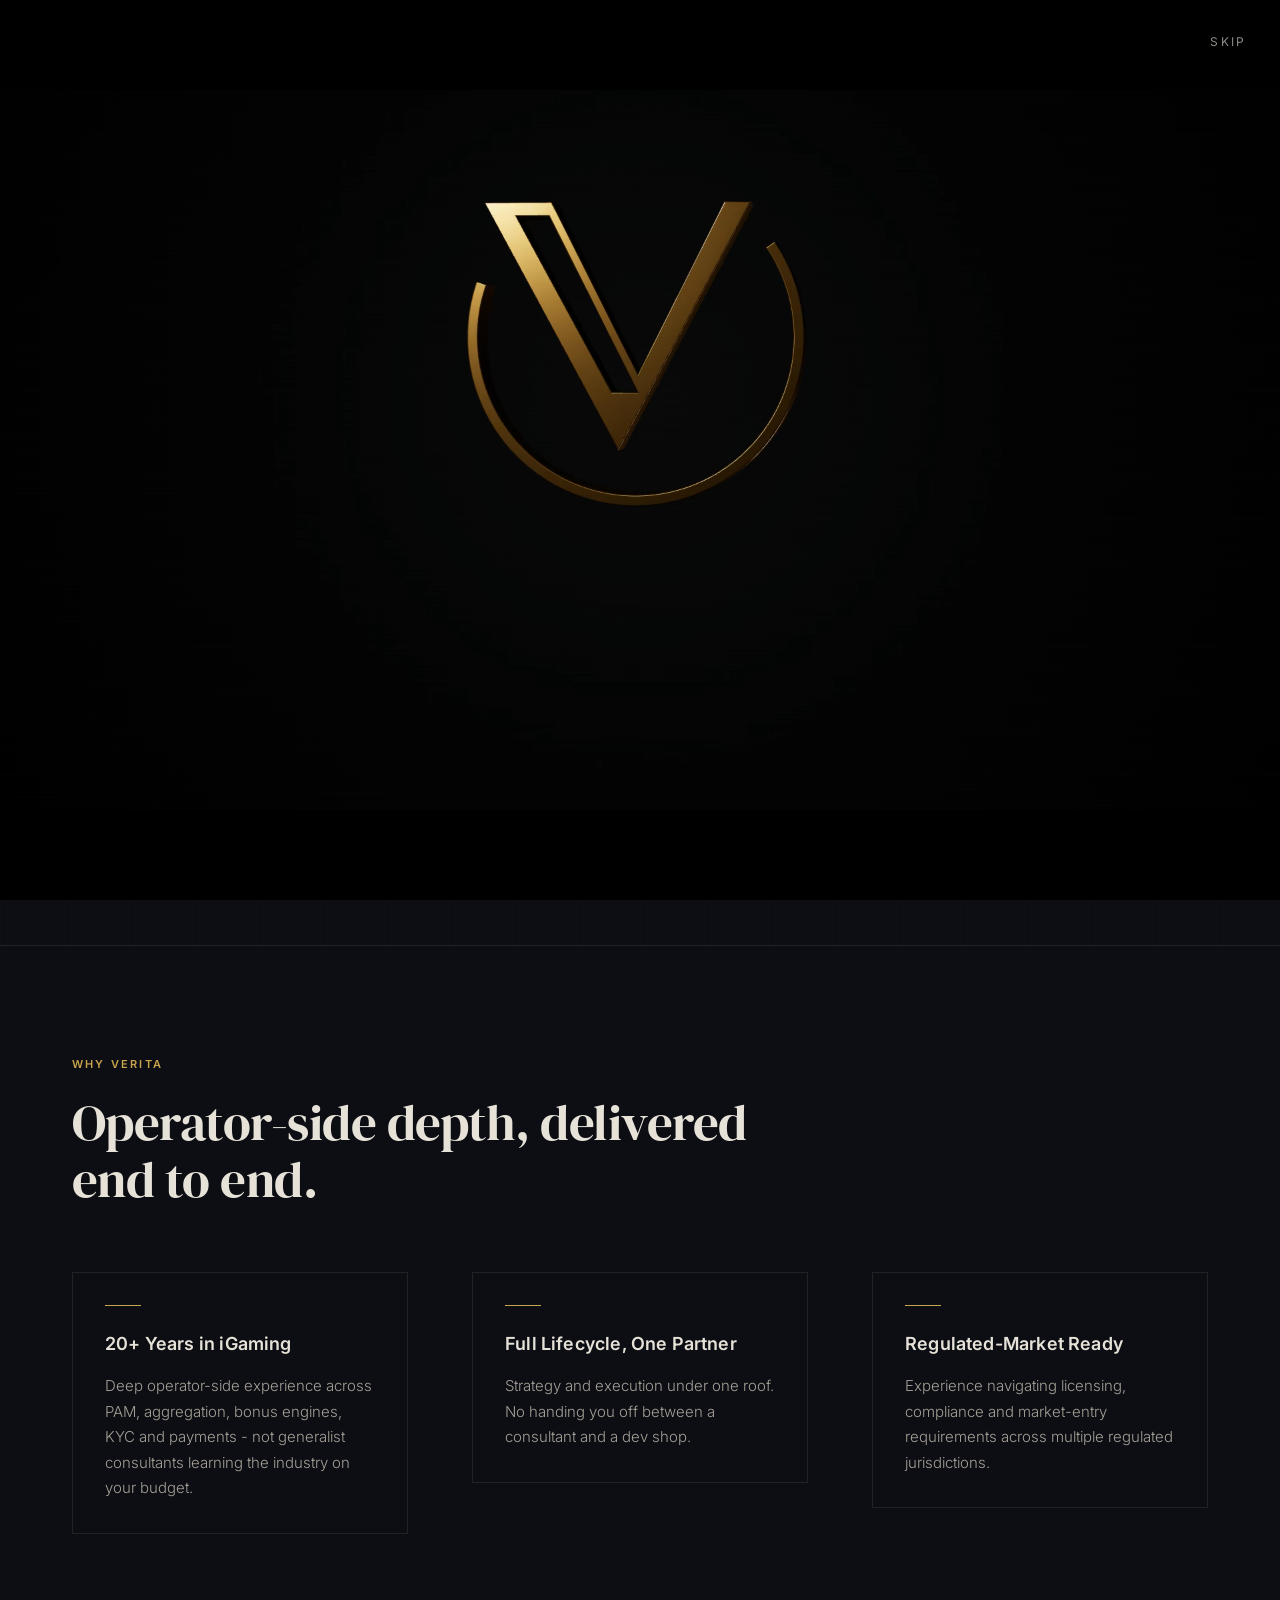
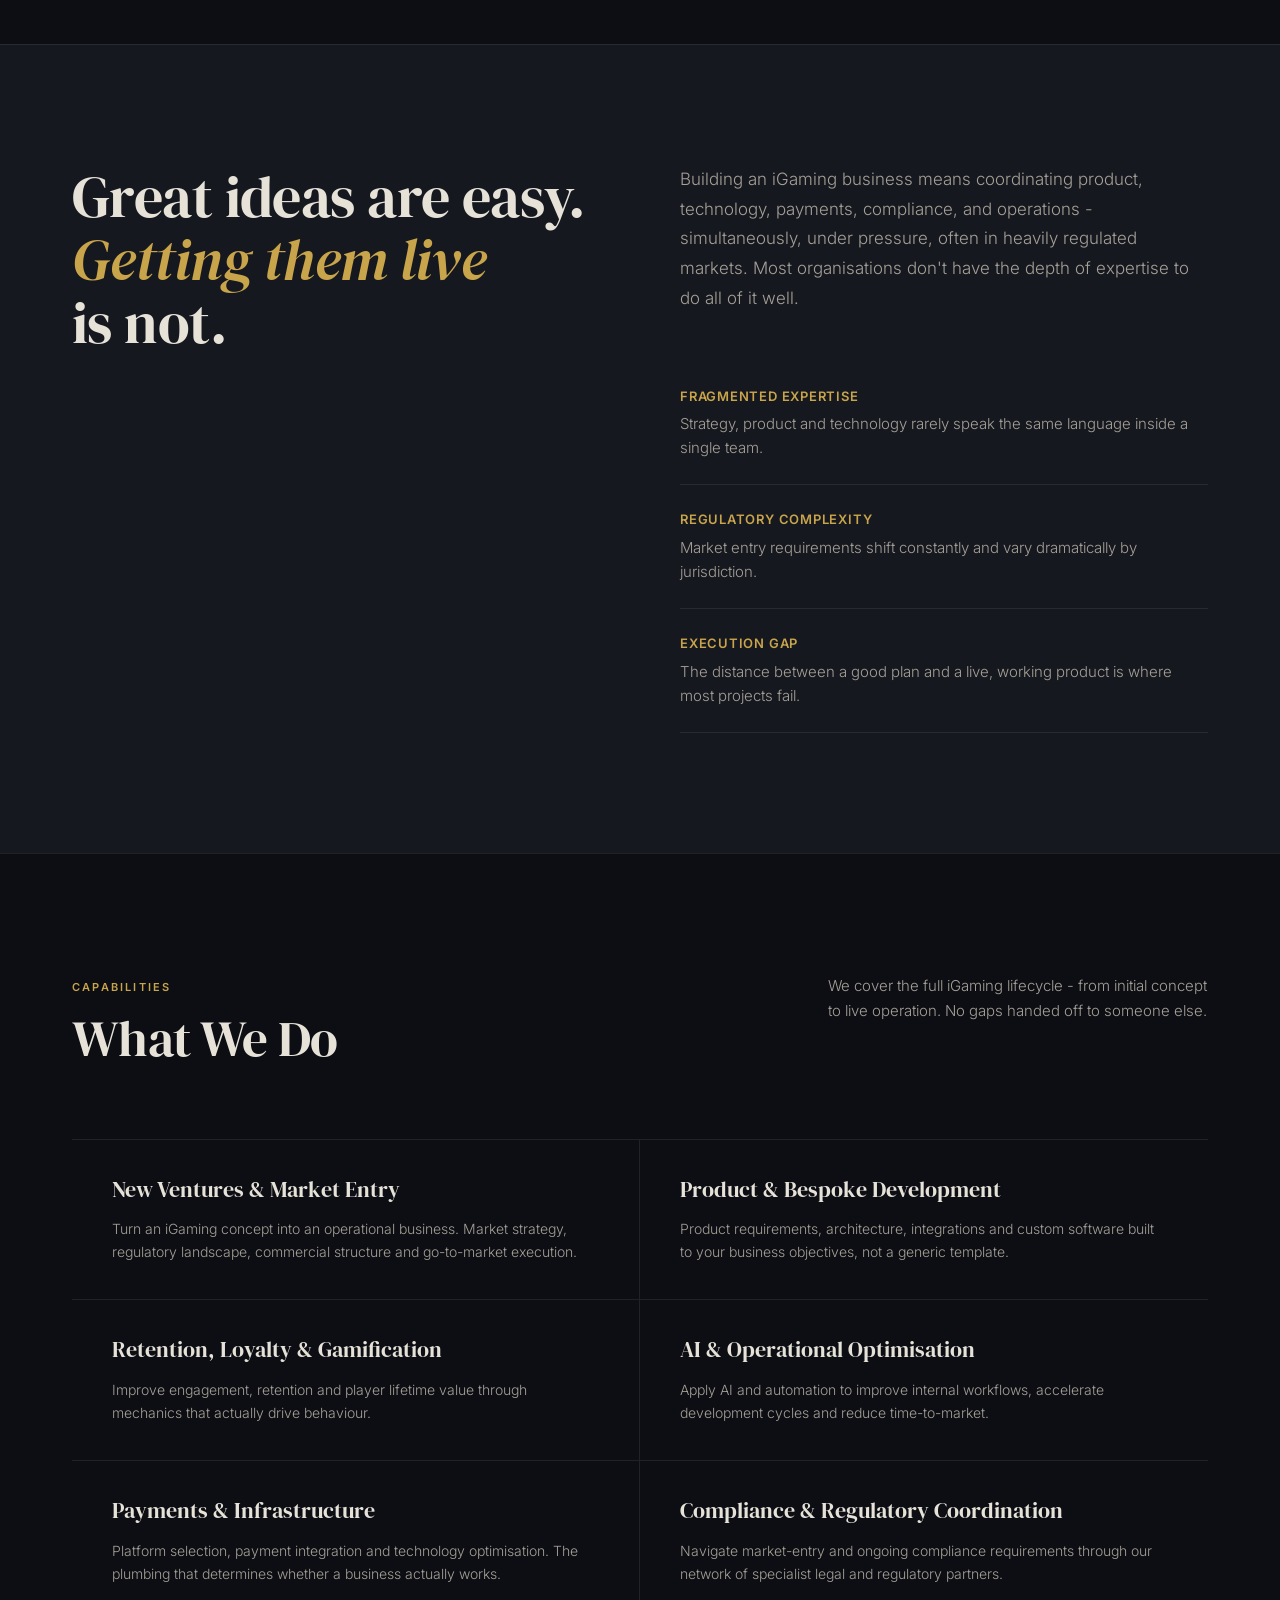
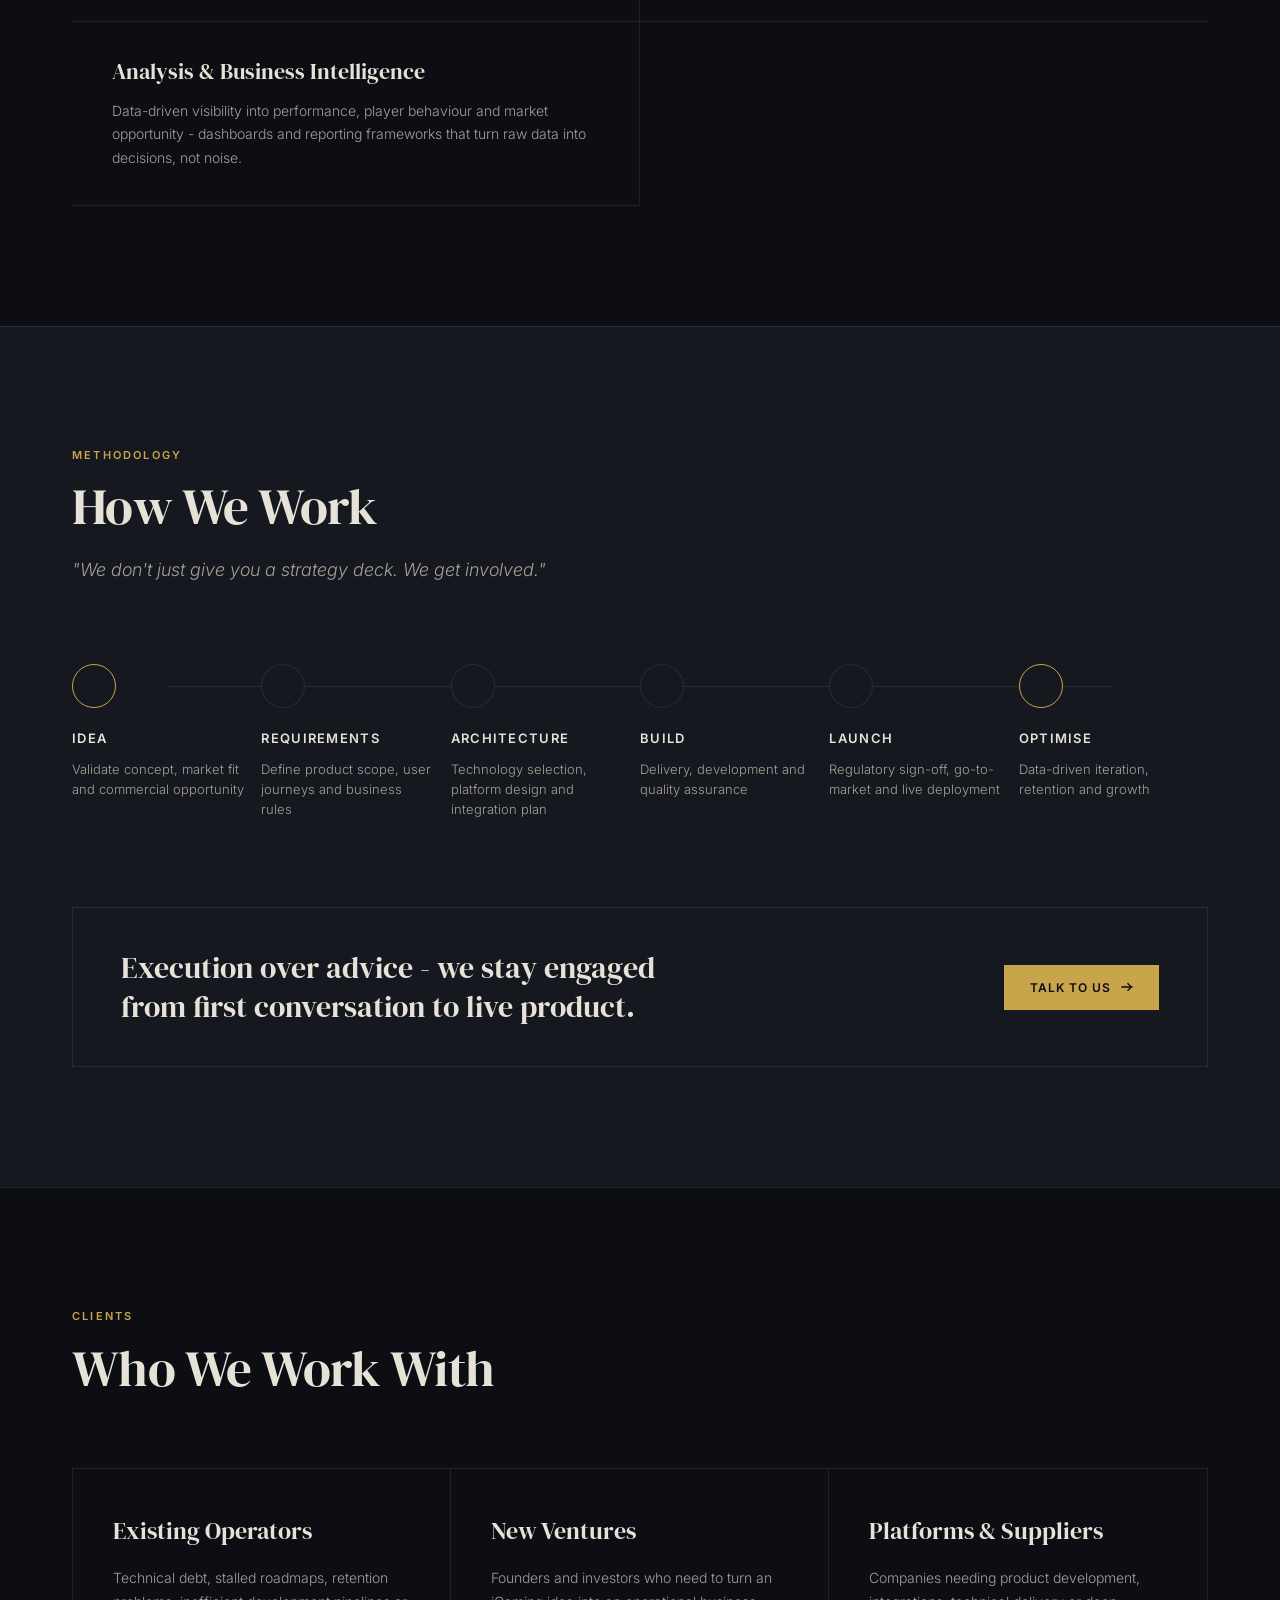
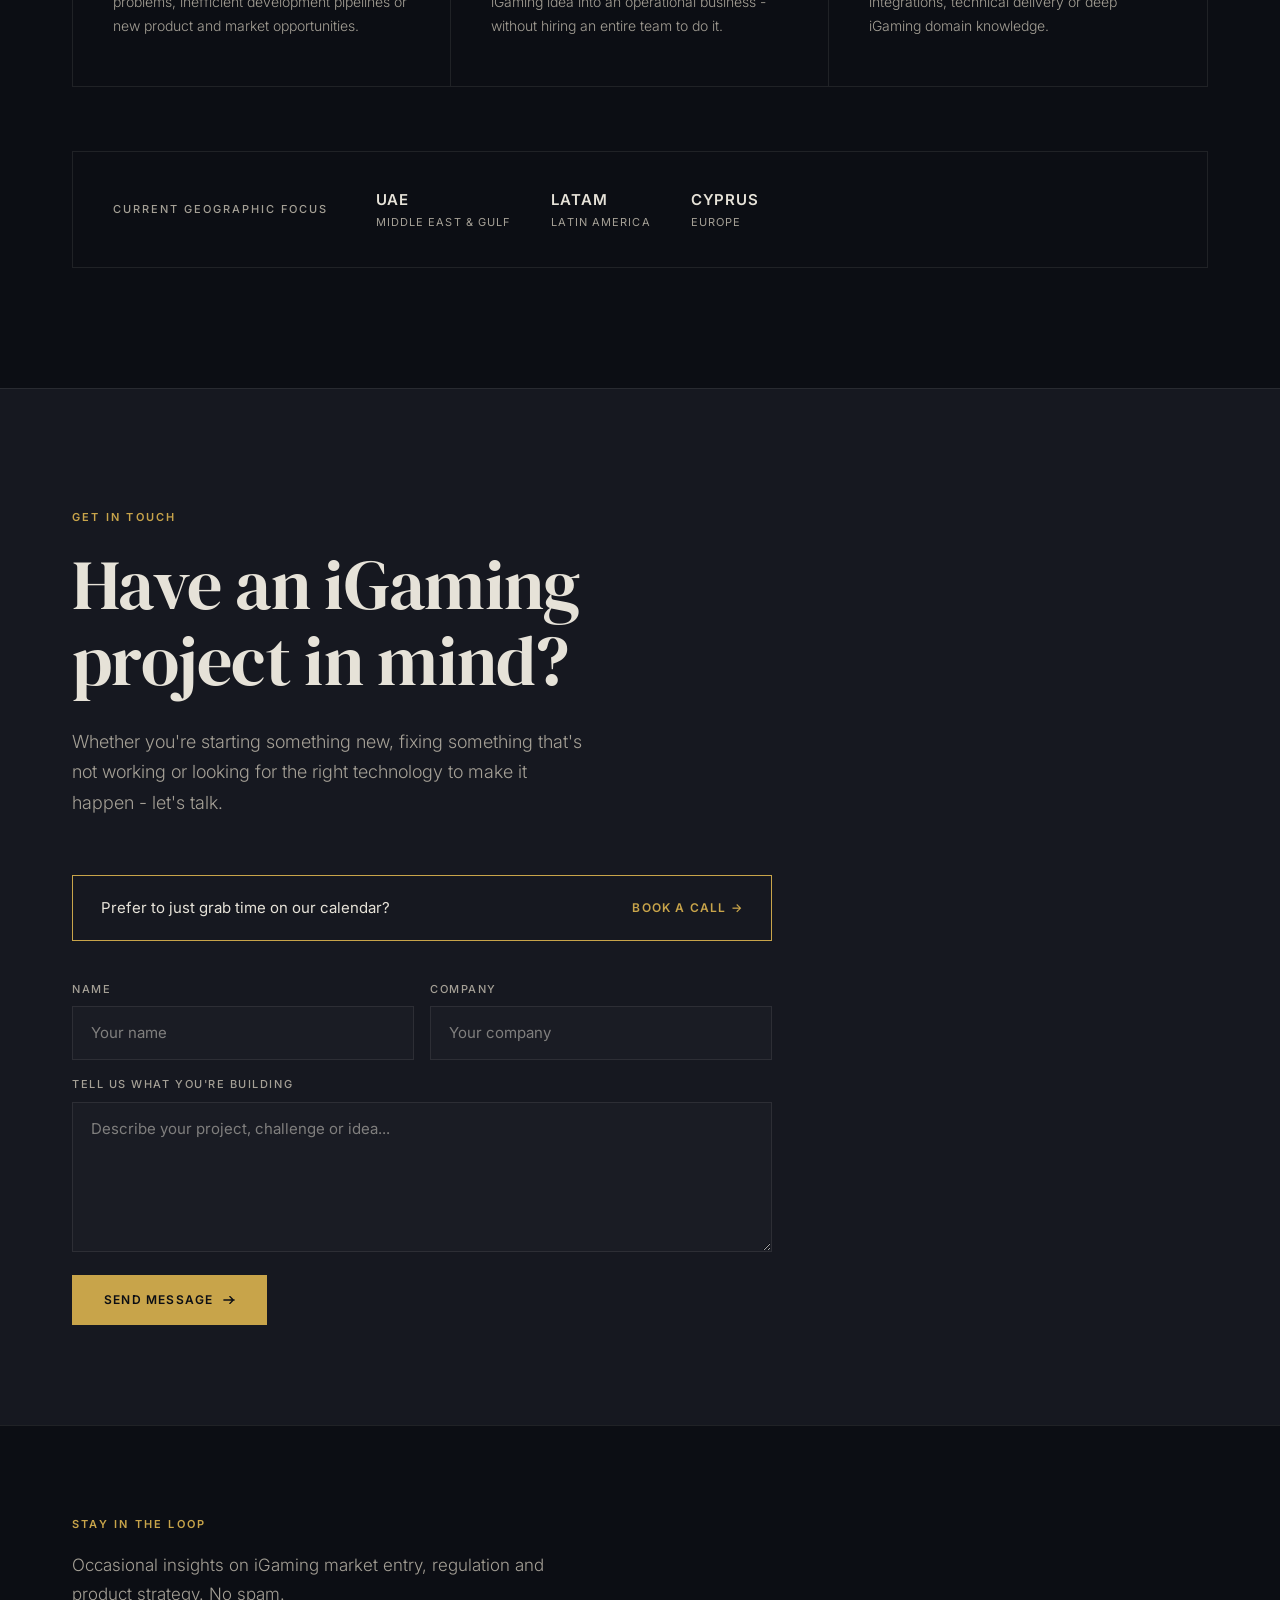
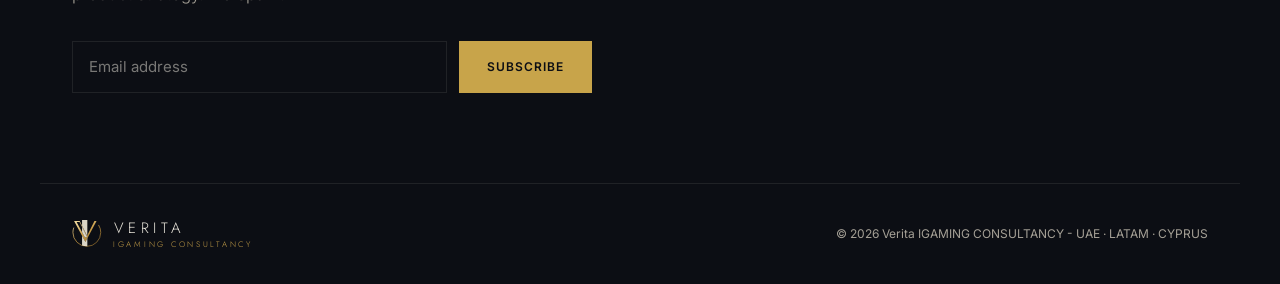
==== index.html @ 980a757a "Initial site: Verita (audio removed) Co-Authored-By: Claude Sonnet 5.5 <noreply@anthropic.com> Claud" ====
<!doctype html>
<html lang="en">
  <head>
    
    <meta charset="UTF-8" />
    <meta name="viewport" content="width=device-width, initial-scale=1.0" />
    <title>Verita - IGAMING CONSULTANCY</title>
    
    <meta name="description" content="Verita IGAMING CONSULTANTS - consultancy and delivery across UAE, LATAM and Cyprus.">
    <meta name="robots" content="index, follow">
    <meta property="og:title" content="Verita - IGAMING CONSULTANCY">
    <meta property="og:description" content="Verita IGAMING CONSULTANTS - consultancy and delivery across UAE, LATAM and Cyprus.">
    <link rel="icon" type="image/png" href="/favicon.png">
    <script type="module" crossorigin src="/assets/index-DJU1rbE0.js"></script>
    <link rel="stylesheet" crossorigin href="/assets/index-Bie2yWpX.css">
    <style>
      #verita-sting{position:fixed;inset:0;z-index:9999;background:#000;transition:opacity 700ms ease;
        will-change:opacity;transform:translateZ(0);backface-visibility:hidden}
      #verita-sting video{position:absolute;inset:0;width:100%;height:100%;object-fit:contain;display:block;background:#000;
        transform:translateZ(0)}
      #verita-sting.is-leaving{opacity:0;pointer-events:none}
      #verita-sting-skip{position:absolute;top:20px;right:20px;min-height:44px;padding:0 14px;cursor:pointer;
        background:transparent;border:0;color:#8d8a84;font-family:'Inter',system-ui,sans-serif;font-size:12px;
        text-transform:uppercase;letter-spacing:.18em;transition:color .25s ease}
      #verita-sting-skip:hover{color:#e8c976}
      #verita-sting-skip:focus-visible{outline:1px solid #e8c976;outline-offset:4px;color:#e8c976}
      #verita-sting-cta{position:absolute;left:0;right:0;bottom:max(18px,env(safe-area-inset-bottom));display:flex;gap:18px;
        justify-content:center;opacity:0;pointer-events:none;transition:opacity 500ms ease}
      #verita-sting-cta.is-on{opacity:1;pointer-events:auto}
      #verita-sting-cta button{min-width:150px;min-height:46px;padding:0 26px;cursor:pointer;background:transparent;
        border:1px solid rgba(201,162,74,.55);color:#e8c976;font-family:'Inter',system-ui,sans-serif;font-size:12px;
        text-transform:uppercase;letter-spacing:.24em;transition:background .25s ease,border-color .25s ease,color .25s ease}
      #verita-sting-cta button:hover{background:rgba(201,162,74,.12);border-color:#e8c976}
      #verita-sting-cta button:focus-visible{outline:1px solid #e8c976;outline-offset:4px}
      @media (max-width: 768px) {
        #verita-sting video{transform:scale(1.5)}
        #verita-sting-cta{gap:12px}
        #verita-sting-cta button{min-width:120px;min-height:44px;padding:0 18px;font-size:11px;letter-spacing:.18em}
      }
    </style>
  </head>
  <body>
    
    <div id="root"></div>
    <script>
      (function () {
        var reduced = window.matchMedia && window.matchMedia('(prefers-reduced-motion: reduce)').matches;
        if (reduced) return;

        var seenKey = 'verita-sting-seen';
        try {
          if (sessionStorage.getItem(seenKey)) return;
          sessionStorage.setItem(seenKey, '1');
        } catch (e) { /* sessionStorage unavailable - fall through and show intro */ }

        var base = '/assets/';
        var wrap = document.createElement('div');
        wrap.id = 'verita-sting';
        wrap.setAttribute('role', 'dialog');
        wrap.setAttribute('aria-label', 'Verita intro');
        wrap.innerHTML =
          '<video muted playsinline autoplay preload="auto" disablePictureInPicture ' +
          'poster="' + base + 'verita-sting-poster.png">' +
          '<source src="' + base + 'verita-sting.mp4" type="video/mp4">' +
          '<source src="' + base + 'verita-sting.webm" type="video/webm">' +
          '</video>' +
          '<button id="verita-sting-skip" type="button">Skip</button>' +
          '<div id="verita-sting-cta">' +
          '<button id="verita-sting-enter" type="button">Enter</button>' +
          '</div>';
        document.body.appendChild(wrap);

        var video = wrap.querySelector('video');
        var skipBtn = wrap.querySelector('#verita-sting-skip');
        var cta = wrap.querySelector('#verita-sting-cta');
        var enterBtn = wrap.querySelector('#verita-sting-enter');
        var lastFocus = document.activeElement;
        var prevOverflow = document.documentElement.style.overflow;
        document.documentElement.style.overflow = 'hidden';
        var done = false;
        var guard = null;

        function finish() {
          if (done) return;
          done = true;
          clearTimeout(guard);
          document.removeEventListener('keydown', onKey);
          document.documentElement.style.overflow = prevOverflow;
          wrap.classList.add('is-leaving');
          setTimeout(function () {
            wrap.remove();
            if (lastFocus && lastFocus.focus) { try { lastFocus.focus(); } catch (e) {} }
          }, 800);
        }

        function onKey(e) {
          if (e.key === 'Escape') finish();
        }

        function showCta() { cta.classList.add('is-on'); try { enterBtn.focus(); } catch (e) {} }

        document.addEventListener('keydown', onKey);
        skipBtn.addEventListener('click', finish);
        enterBtn.addEventListener('click', finish);
        video.addEventListener('ended', showCta);
        video.addEventListener('error', showCta);
        video.addEventListener('canplay', function () { clearTimeout(guard); });
        video.addEventListener('canplaythrough', function () { clearTimeout(guard); });

        guard = setTimeout(function () { if (video.readyState < 3) showCta(); }, 2500);

        var p = video.play();
        if (p && typeof p.catch === 'function') { p.catch(showCta); }
      })();
    </script>
  </body>
</html>
---- assets/index-Bie2yWpX.css ----
@import "https://fonts.googleapis.com/css2?family=DM+Serif+Display:ital@0;1&family=Inter:wght@300;400;500;600&family=Jost:wght@200;300;400&display=swap";@layer components;@layer properties{@supports (((-webkit-hyphens:none)) and (not (margin-trim:inline))) or ((-moz-orient:inline) and (not (color:rgb(from red r g b)))){*,:before,:after,::backdrop{--tw-rotate-x:initial;--tw-rotate-y:initial;--tw-rotate-z:initial;--tw-skew-x:initial;--tw-skew-y:initial;--tw-border-style:solid;--tw-outline-style:solid;--tw-blur:initial;--tw-brightness:initial;--tw-contrast:initial;--tw-grayscale:initial;--tw-hue-rotate:initial;--tw-invert:initial;--tw-opacity:initial;--tw-saturate:initial;--tw-sepia:initial;--tw-drop-shadow:initial;--tw-drop-shadow-color:initial;--tw-drop-shadow-alpha:100%;--tw-drop-shadow-size:initial}}}@layer theme{:root,:host{--font-sans:ui-sans-serif, system-ui, sans-serif, "Apple Color Emoji", "Segoe UI Emoji", "Segoe UI Symbol", "Noto Color Emoji";--font-mono:ui-monospace, SFMono-Regular, Menlo, Monaco, Consolas, "Liberation Mono", "Courier New", monospace;--spacing:.25rem;--default-transition-duration:.15s;--default-transition-timing-function:cubic-bezier(.4, 0, .2, 1);--default-font-family:var(--font-sans);--default-mono-font-family:var(--font-mono)}}@layer base{*,:after,:before,::backdrop{box-sizing:border-box;border:0 solid;margin:0;padding:0}::file-selector-button{box-sizing:border-box;border:0 solid;margin:0;padding:0}html,:host{-webkit-text-size-adjust:100%;tab-size:4;line-height:1.5;font-family:var(--default-font-family,ui-sans-serif, system-ui, sans-serif, "Apple Color Emoji", "Segoe UI Emoji", "Segoe UI Symbol", "Noto Color Emoji");font-feature-settings:var(--default-font-feature-settings,normal);font-variation-settings:var(--default-font-variation-settings,normal);-webkit-tap-highlight-color:transparent}hr{height:0;color:inherit;border-top-width:1px}abbr:where([title]){-webkit-text-decoration:underline dotted;text-decoration:underline dotted}h1,h2,h3,h4,h5,h6{font-size:inherit;font-weight:inherit}a{color:inherit;-webkit-text-decoration:inherit;-webkit-text-decoration:inherit;-webkit-text-decoration:inherit;-webkit-text-decoration:inherit;text-decoration:inherit}b,strong{font-weight:bolder}code,kbd,samp,pre{font-family:var(--default-mono-font-family,ui-monospace, SFMono-Regular, Menlo, Monaco, Consolas, "Liberation Mono", "Courier New", monospace);font-feature-settings:var(--default-mono-font-feature-settings,normal);font-variation-settings:var(--default-mono-font-variation-settings,normal);font-size:1em}small{font-size:80%}sub,sup{vertical-align:baseline;font-size:75%;line-height:0;position:relative}sub{bottom:-.25em}sup{top:-.5em}table{text-indent:0;border-color:inherit;border-collapse:collapse}:-moz-focusring{outline:auto}progress{vertical-align:baseline}summary{display:list-item}ol,ul,menu{list-style:none}img,svg,video,canvas,audio,iframe,embed,object{vertical-align:middle;display:block}img,video{max-width:100%;height:auto}button,input,select,optgroup,textarea{font:inherit;font-feature-settings:inherit;font-variation-settings:inherit;letter-spacing:inherit;color:inherit;opacity:1;background-color:#0000;border-radius:0}::file-selector-button{font:inherit;font-feature-settings:inherit;font-variation-settings:inherit;letter-spacing:inherit;color:inherit;opacity:1;background-color:#0000;border-radius:0}:where(select:is([multiple],[size])) optgroup{font-weight:bolder}:where(select:is([multiple],[size])) optgroup option{padding-inline-start:20px}::file-selector-button{margin-inline-end:4px}::placeholder{opacity:1}@supports (not ((-webkit-appearance:-apple-pay-button))) or (contain-intrinsic-size:1px){::placeholder{color:currentColor}@supports (color:color-mix(in lab, red, red)){::placeholder{color:color-mix(in oklab, currentcolor 50%, transparent)}}}textarea{resize:vertical}::-webkit-search-decoration{-webkit-appearance:none}::-webkit-date-and-time-value{min-height:1lh;text-align:inherit}::-webkit-datetime-edit{display:inline-flex}::-webkit-datetime-edit-fields-wrapper{padding:0}::-webkit-datetime-edit{padding-block:0}::-webkit-datetime-edit-year-field{padding-block:0}::-webkit-datetime-edit-month-field{padding-block:0}::-webkit-datetime-edit-day-field{padding-block:0}::-webkit-datetime-edit-hour-field{padding-block:0}::-webkit-datetime-edit-minute-field{padding-block:0}::-webkit-datetime-edit-second-field{padding-block:0}::-webkit-datetime-edit-millisecond-field{padding-block:0}::-webkit-datetime-edit-meridiem-field{padding-block:0}::-webkit-calendar-picker-indicator{line-height:1}:-moz-ui-invalid{box-shadow:none}button,input:where([type=button],[type=reset],[type=submit]){appearance:button}::file-selector-button{appearance:button}::-webkit-inner-spin-button{height:auto}::-webkit-outer-spin-button{height:auto}[hidden]:where(:not([hidden=until-found])){display:none!important}}@layer utilities{.absolute{position:absolute}.fixed{position:fixed}.relative{position:relative}.start{inset-inline-start:var(--spacing)}.block{display:block}.flex{display:flex}.grid{display:grid}.hidden{display:none}.inline{display:inline}.inline-block{display:inline-block}.inline-flex{display:inline-flex}.transform{transform:var(--tw-rotate-x,) var(--tw-rotate-y,) var(--tw-rotate-z,) var(--tw-skew-x,) var(--tw-skew-y,)}.resize{resize:both}.border{border-style:var(--tw-border-style);border-width:1px}.uppercase{text-transform:uppercase}.italic{font-style:italic}.outline{outline-style:var(--tw-outline-style);outline-width:1px}.filter{filter:var(--tw-blur,) var(--tw-brightness,) var(--tw-contrast,) var(--tw-grayscale,) var(--tw-hue-rotate,) var(--tw-invert,) var(--tw-saturate,) var(--tw-sepia,) var(--tw-drop-shadow,)}.transition{transition-property:color,background-color,border-color,outline-color,text-decoration-color,fill,stroke,--tw-gradient-from,--tw-gradient-via,--tw-gradient-to,opacity,box-shadow,transform,translate,scale,rotate,filter,-webkit-backdrop-filter,backdrop-filter,display,content-visibility,overlay,pointer-events;transition-timing-function:var(--tw-ease,var(--default-transition-timing-function));transition-duration:var(--tw-duration,var(--default-transition-duration))}}:root{--background:#0c0e14;--foreground:#e6e2d8;--card:#111318;--card-foreground:#e6e2d8;--primary:#c8a44a;--primary-foreground:#0c0e14;--secondary:#161820;--secondary-foreground:#e6e2d8;--muted:#1a1c24;--muted-foreground:#a5a096;--accent:#c8a44a;--accent-foreground:#0c0e14;--border:#e6e2d817;--ring:#c8a44a;--radius:3px}*,:before,:after{box-sizing:border-box}html{scroll-behavior:smooth}body{background-color:var(--background);color:var(--foreground);-webkit-font-smoothing:antialiased;-moz-osx-font-smoothing:grayscale;font-family:Inter,system-ui,sans-serif;font-size:16px;line-height:1.6}::-webkit-scrollbar{background:0 0;width:0}*{scrollbar-width:none}.font-display{font-family:DM Serif Display,Georgia,serif}@property --tw-rotate-x{syntax:"*";inherits:false}@property --tw-rotate-y{syntax:"*";inherits:false}@property --tw-rotate-z{syntax:"*";inherits:false}@property --tw-skew-x{syntax:"*";inherits:false}@property --tw-skew-y{syntax:"*";inherits:false}@property --tw-border-style{syntax:"*";inherits:false;initial-value:solid}@property --tw-outline-style{syntax:"*";inherits:false;initial-value:solid}@property --tw-blur{syntax:"*";inherits:false}@property --tw-brightness{syntax:"*";inherits:false}@property --tw-contrast{syntax:"*";inherits:false}@property --tw-grayscale{syntax:"*";inherits:false}@property --tw-hue-rotate{syntax:"*";inherits:false}@property --tw-invert{syntax:"*";inherits:false}@property --tw-opacity{syntax:"*";inherits:false}@property --tw-saturate{syntax:"*";inherits:false}@property --tw-sepia{syntax:"*";inherits:false}@property --tw-drop-shadow{syntax:"*";inherits:false}@property --tw-drop-shadow-color{syntax:"*";inherits:false}@property --tw-drop-shadow-alpha{syntax:"<percentage>";inherits:false;initial-value:100%}@property --tw-drop-shadow-size{syntax:"*";inherits:false}

@keyframes verita-shine{0%,62%{transform:translateX(-1.35px) rotate(18deg)}82%,100%{transform:translateX(1.35px) rotate(18deg)}}.verita-shine{transform-origin:center;animation:verita-shine 5s ease-in-out infinite}@media (prefers-reduced-motion: reduce){.verita-shine{animation:none;opacity:0}}

a:focus-visible,button:focus-visible,input:focus-visible,textarea:focus-visible{outline:2px solid var(--ring);outline-offset:3px;border-radius:2px}
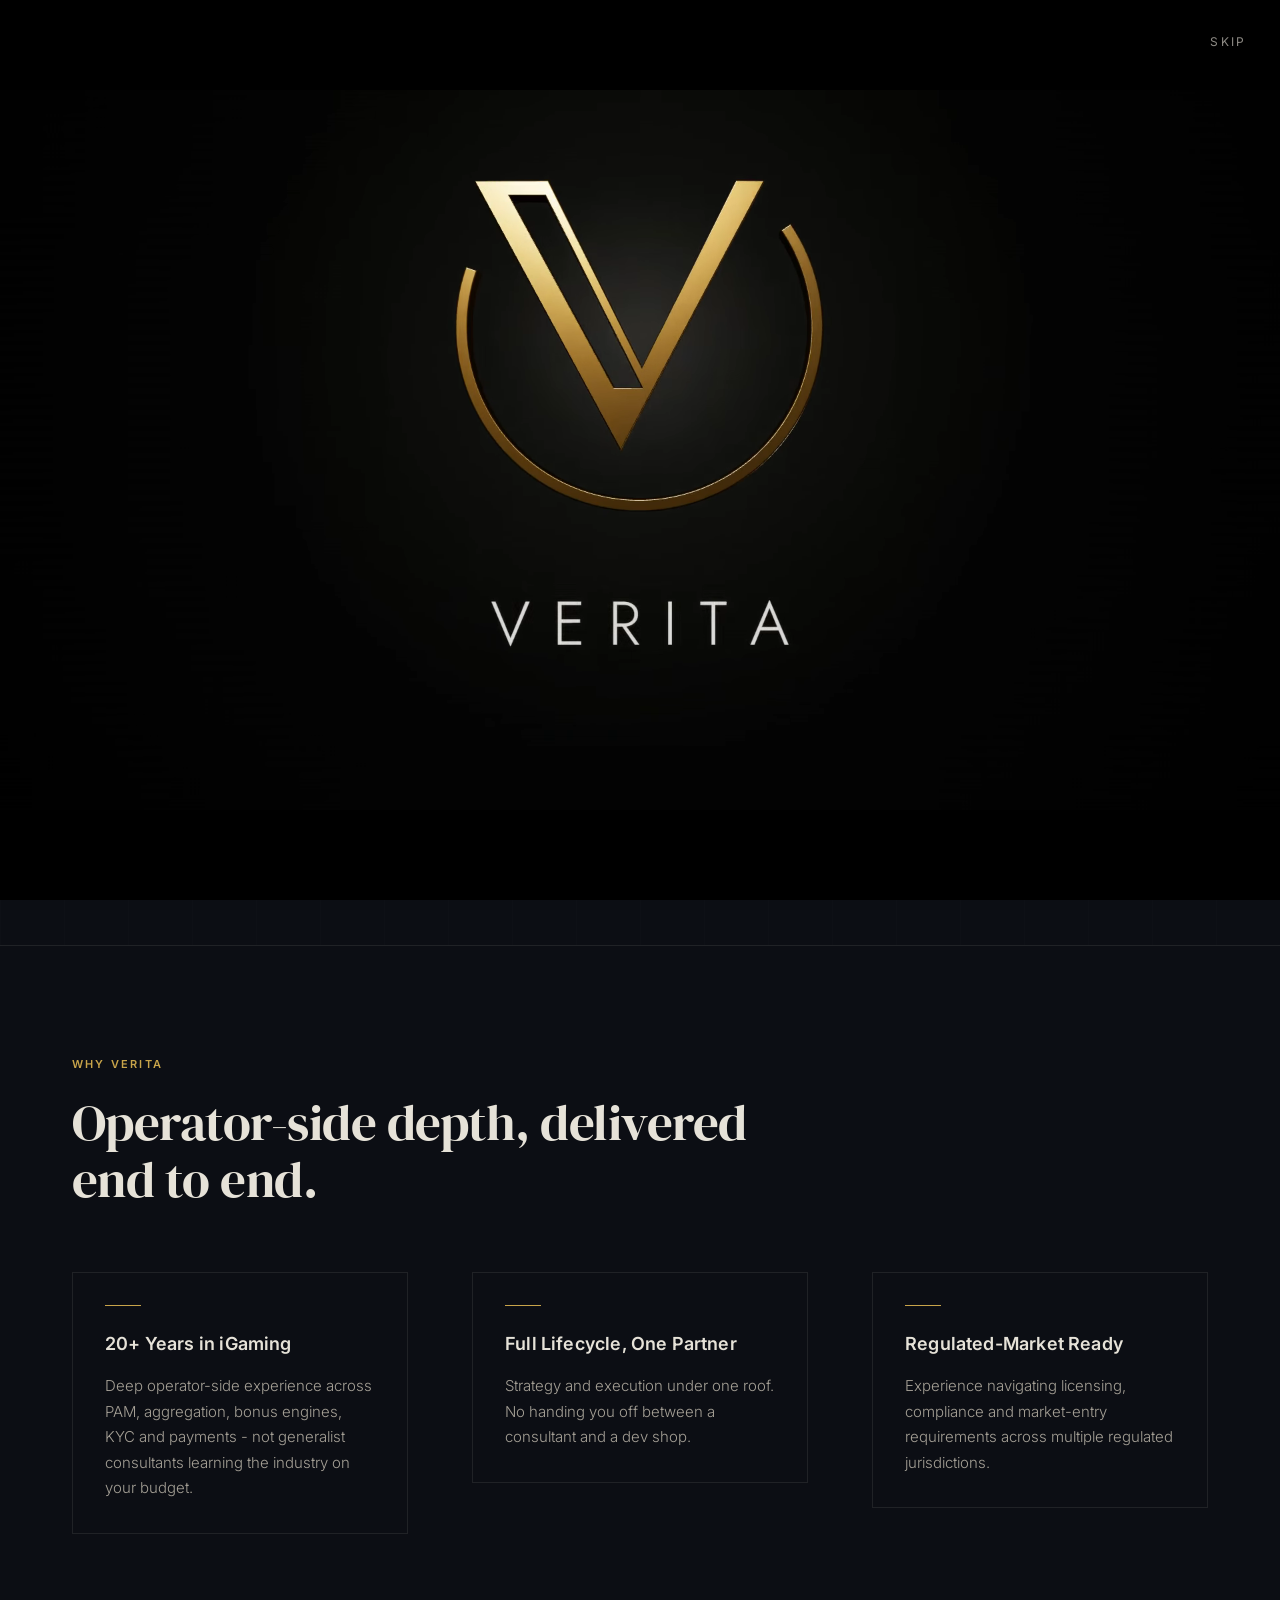
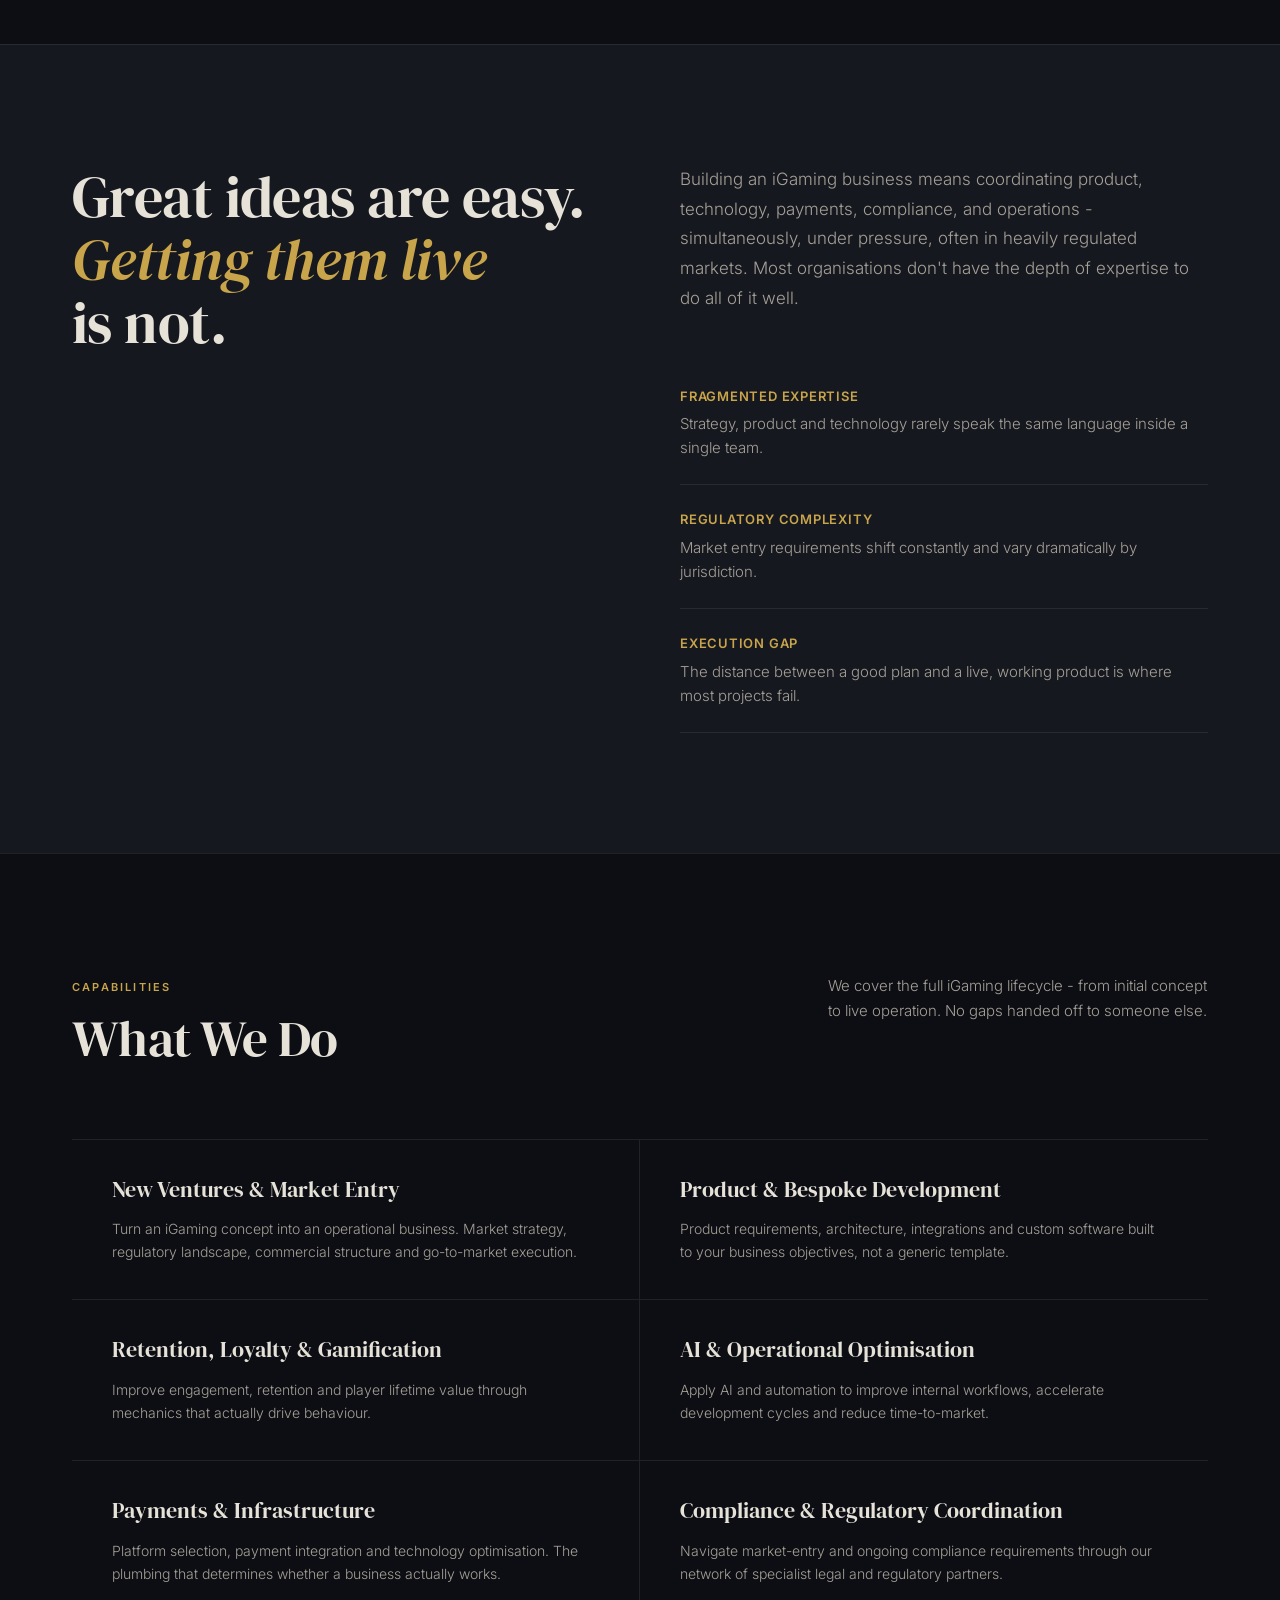
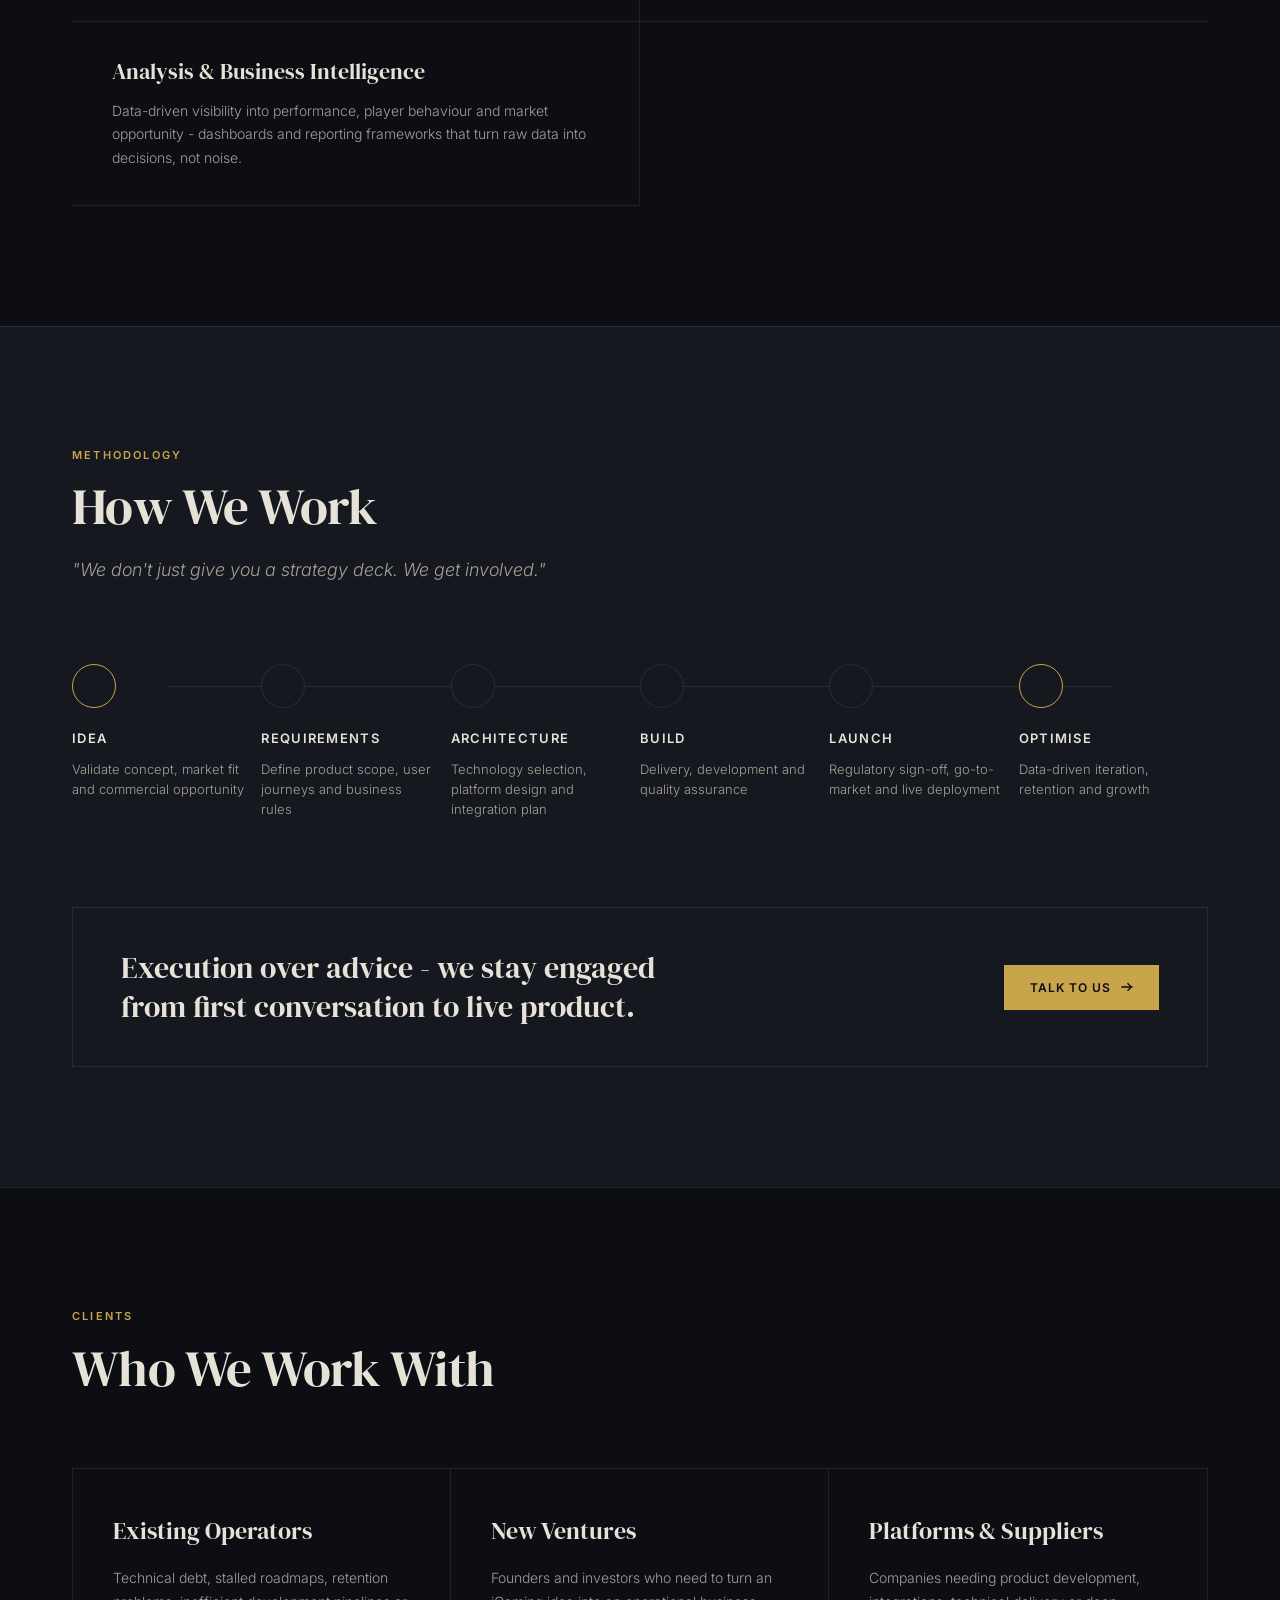
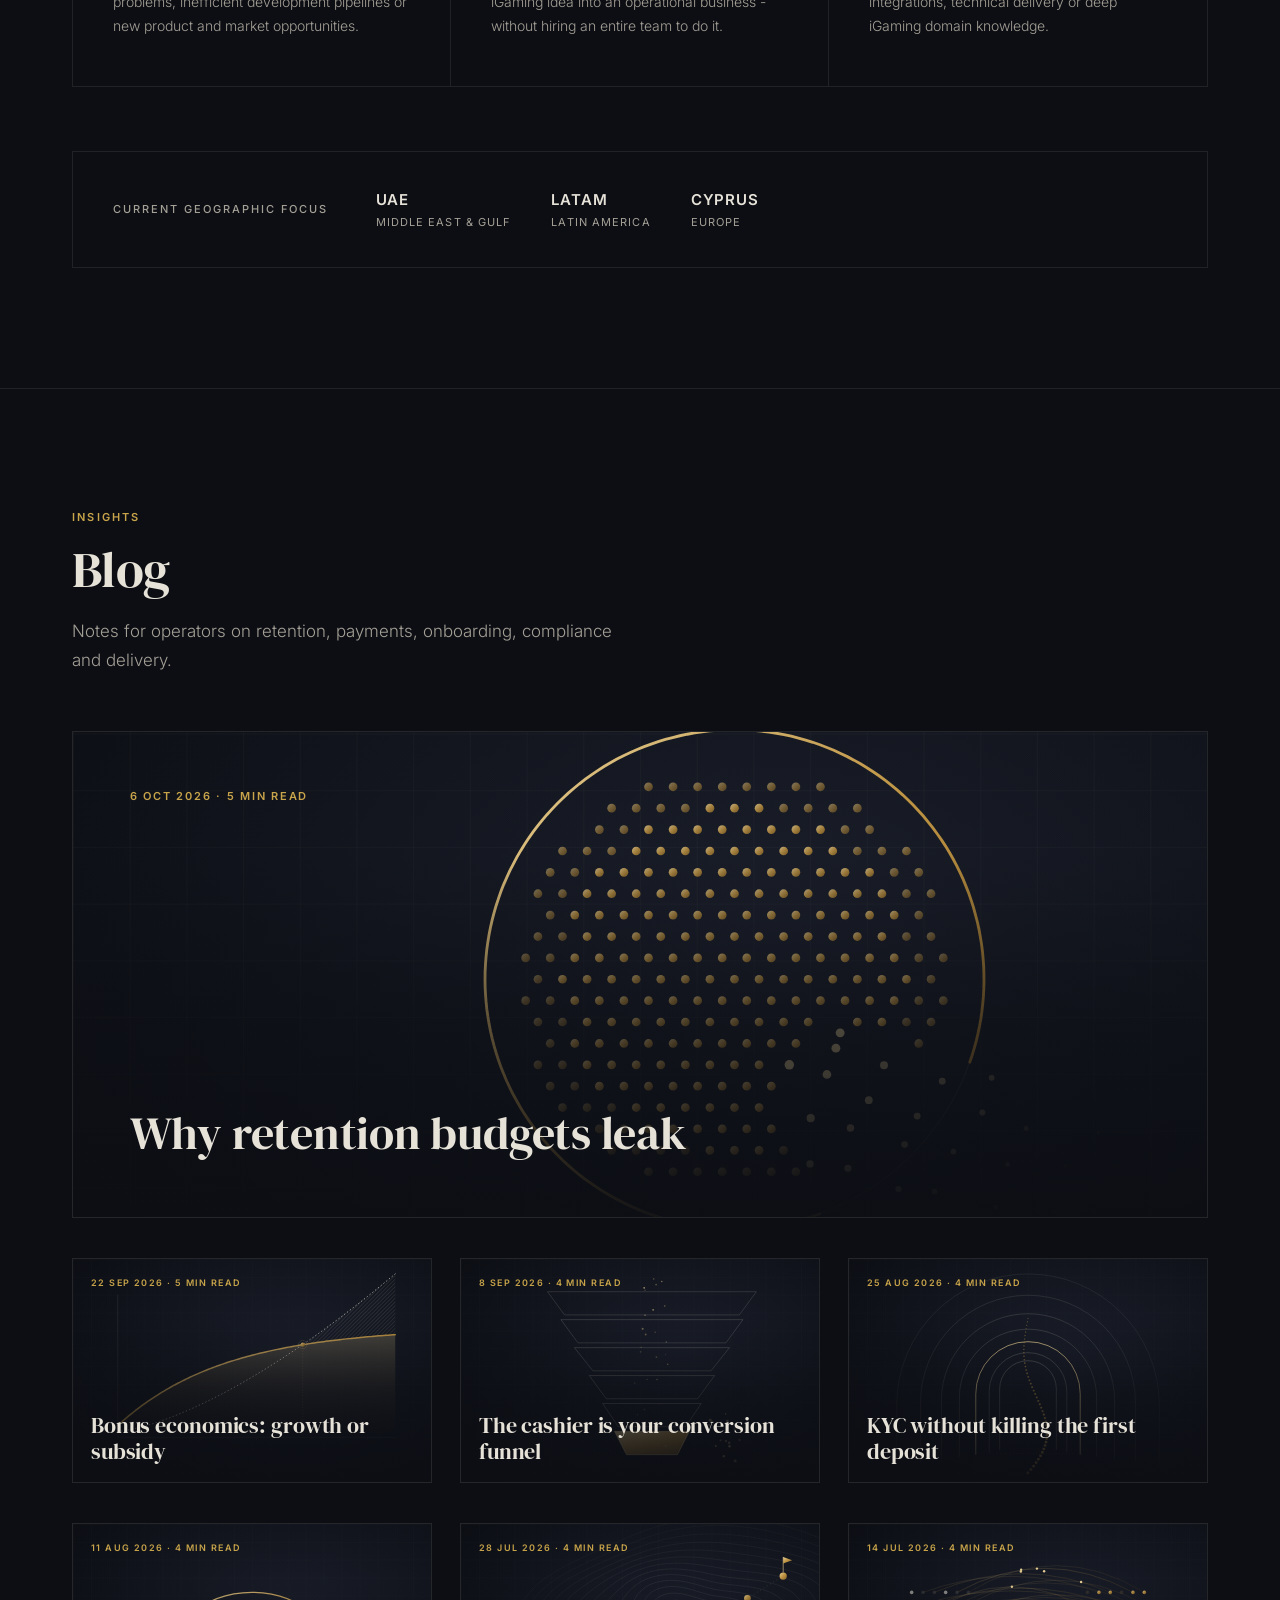
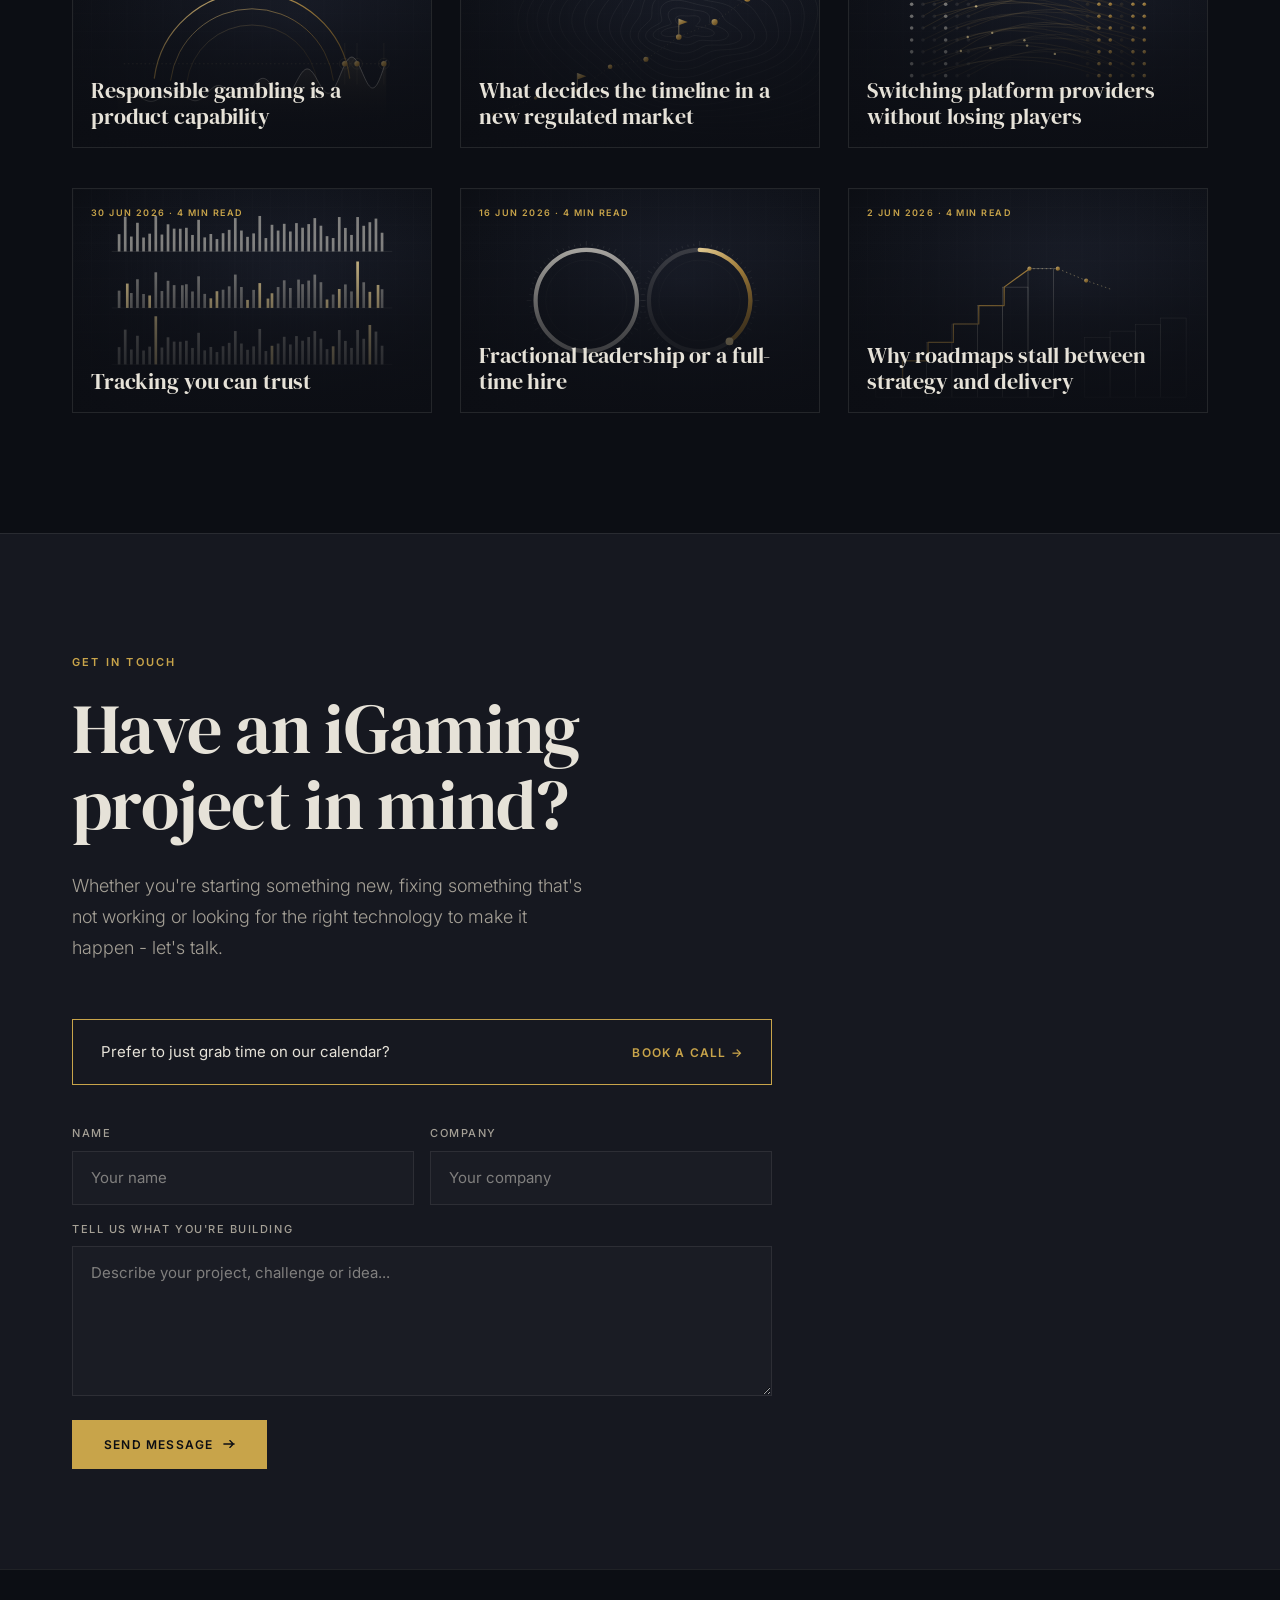
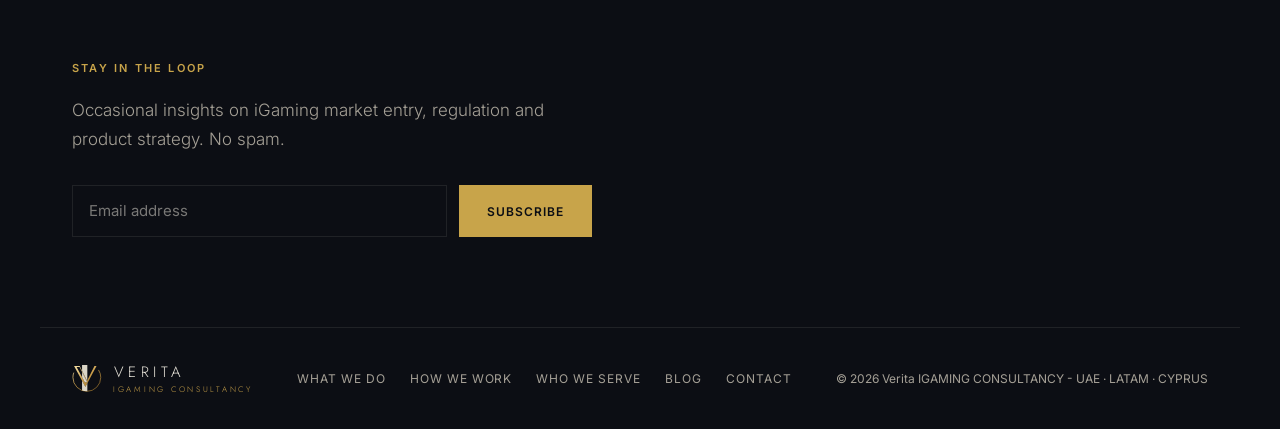
==== commit 14afa31d: "Intro: 4s clip, auto-close at end, remove ENTER button (Skip kept) Co-Authored-By: Claude Sonnet 5.5" ====
--- a/index.html
+++ b/index.html
@@ -24,18 +24,8 @@
         text-transform:uppercase;letter-spacing:.18em;transition:color .25s ease}
       #verita-sting-skip:hover{color:#e8c976}
       #verita-sting-skip:focus-visible{outline:1px solid #e8c976;outline-offset:4px;color:#e8c976}
-      #verita-sting-cta{position:absolute;left:0;right:0;bottom:max(18px,env(safe-area-inset-bottom));display:flex;gap:18px;
-        justify-content:center;opacity:0;pointer-events:none;transition:opacity 500ms ease}
-      #verita-sting-cta.is-on{opacity:1;pointer-events:auto}
-      #verita-sting-cta button{min-width:150px;min-height:46px;padding:0 26px;cursor:pointer;background:transparent;
-        border:1px solid rgba(201,162,74,.55);color:#e8c976;font-family:'Inter',system-ui,sans-serif;font-size:12px;
-        text-transform:uppercase;letter-spacing:.24em;transition:background .25s ease,border-color .25s ease,color .25s ease}
-      #verita-sting-cta button:hover{background:rgba(201,162,74,.12);border-color:#e8c976}
-      #verita-sting-cta button:focus-visible{outline:1px solid #e8c976;outline-offset:4px}
       @media (max-width: 768px) {
         #verita-sting video{transform:scale(1.5)}
-        #verita-sting-cta{gap:12px}
-        #verita-sting-cta button{min-width:120px;min-height:44px;padding:0 18px;font-size:11px;letter-spacing:.18em}
       }
     </style>
   </head>
@@ -64,16 +54,11 @@
           '<source src="' + base + 'verita-sting.mp4" type="video/mp4">' +
           '<source src="' + base + 'verita-sting.webm" type="video/webm">' +
           '</video>' +
-          '<button id="verita-sting-skip" type="button">Skip</button>' +
-          '<div id="verita-sting-cta">' +
-          '<button id="verita-sting-enter" type="button">Enter</button>' +
-          '</div>';
+          '<button id="verita-sting-skip" type="button">Skip</button>';
         document.body.appendChild(wrap);
 
         var video = wrap.querySelector('video');
         var skipBtn = wrap.querySelector('#verita-sting-skip');
-        var cta = wrap.querySelector('#verita-sting-cta');
-        var enterBtn = wrap.querySelector('#verita-sting-enter');
         var lastFocus = document.activeElement;
         var prevOverflow = document.documentElement.style.overflow;
         document.documentElement.style.overflow = 'hidden';
@@ -97,20 +82,19 @@
           if (e.key === 'Escape') finish();
         }
 
-        function showCta() { cta.classList.add('is-on'); try { enterBtn.focus(); } catch (e) {} }
-
         document.addEventListener('keydown', onKey);
         skipBtn.addEventListener('click', finish);
-        enterBtn.addEventListener('click', finish);
-        video.addEventListener('ended', showCta);
-        video.addEventListener('error', showCta);
+        video.addEventListener('ended', finish);
+        video.addEventListener('error', finish);
         video.addEventListener('canplay', function () { clearTimeout(guard); });
         video.addEventListener('canplaythrough', function () { clearTimeout(guard); });
 
-        guard = setTimeout(function () { if (video.readyState < 3) showCta(); }, 2500);
+        guard = setTimeout(function () { if (video.readyState < 3) finish(); }, 2500);
+        // Safety net: the clip is 4s, so never keep the overlay up past 7s.
+        setTimeout(finish, 7000);
 
         var p = video.play();
-        if (p && typeof p.catch === 'function') { p.catch(showCta); }
+        if (p && typeof p.catch === 'function') { p.catch(finish); }
       })();
     </script>
   </body>
--- a/assets/index-Bie2yWpX.css
+++ b/assets/index-Bie2yWpX.css
@@ -3,3 +3,94 @@
 @keyframes verita-shine{0%,62%{transform:translateX(-1.35px) rotate(18deg)}82%,100%{transform:translateX(1.35px) rotate(18deg)}}.verita-shine{transform-origin:center;animation:verita-shine 5s ease-in-out infinite}@media (prefers-reduced-motion: reduce){.verita-shine{animation:none;opacity:0}}
 
 a:focus-visible,button:focus-visible,input:focus-visible,textarea:focus-visible{outline:2px solid var(--ring);outline-offset:3px;border-radius:2px}
+/*VBLOG-CSS-START*/
+/* ---- Blog grid (homepage) ---- */
+.vb-grid{display:grid;grid-template-columns:repeat(3,minmax(0,1fr));gap:40px 28px}
+.vb-cell{min-width:0}
+.vb-feat{grid-column:1/-1}
+.vb-card{display:block;color:inherit;text-decoration:none}
+.vb-media{position:relative;display:block;aspect-ratio:16/10;overflow:hidden;border:1px solid var(--border);background:var(--card);container-type:inline-size;transition:border-color .3s ease,box-shadow .3s ease}
+.vb-card-feat .vb-media{aspect-ratio:21/9}
+.vb-img{position:absolute;inset:0;width:100%;height:100%;object-fit:cover;transition:transform .7s ease}
+.vb-shade{position:absolute;inset:0;background:linear-gradient(to top,rgba(12,14,20,.94) 0%,rgba(12,14,20,.6) 40%,rgba(12,14,20,.05) 75%);transition:background .3s ease}
+.vb-meta{position:absolute;top:5cqw;left:5cqw;right:5cqw;font-size:clamp(9px,2.5cqw,11px);letter-spacing:.16em;text-transform:uppercase;font-weight:600;color:var(--accent);line-height:1.3;overflow:hidden;white-space:nowrap;text-overflow:ellipsis}
+.vb-stack{position:absolute;left:5cqw;right:5cqw;bottom:5cqw;display:grid;align-items:end;max-height:78%;overflow:hidden}
+.vb-title,.vb-desc{grid-area:1/1;display:-webkit-box;-webkit-box-orient:vertical;overflow:hidden;overflow-wrap:anywhere}
+.vb-title{font-size:clamp(17px,6.2cqw,30px);line-height:1.15;letter-spacing:-.005em;color:var(--foreground);-webkit-line-clamp:4;transition:opacity .3s ease}
+.vb-card-feat .vb-title{font-size:clamp(24px,4.4cqw,46px);max-width:68%;-webkit-line-clamp:3}
+.vb-desc{font-size:clamp(12px,3.7cqw,16px);line-height:1.5;font-weight:300;color:var(--foreground);-webkit-line-clamp:7;opacity:0;transition:opacity .3s ease}
+.vb-card-feat .vb-desc{font-size:clamp(14px,1.7cqw,19px);max-width:62%;-webkit-line-clamp:4}
+.vb-below{display:none;padding-top:14px;font-size:14px;line-height:1.6;font-weight:300;color:var(--muted-foreground)}
+.vb-card:focus-visible{outline:2px solid var(--ring);outline-offset:4px;border-radius:2px}
+
+@media (hover:hover){
+  .vb-card:hover .vb-media,.vb-card:focus-visible .vb-media{border-color:rgba(200,164,74,.5);box-shadow:0 12px 28px rgba(0,0,0,.35)}
+  .vb-card:hover .vb-img,.vb-card:focus-visible .vb-img{transform:scale(1.045)}
+  .vb-card:hover .vb-shade,.vb-card:focus-visible .vb-shade{background:linear-gradient(to top,rgba(12,14,20,.96) 0%,rgba(12,14,20,.86) 100%)}
+  .vb-card:hover .vb-title,.vb-card:focus-visible .vb-title{opacity:0}
+  .vb-card:hover .vb-desc,.vb-card:focus-visible .vb-desc{opacity:1}
+}
+@media (hover:none){
+  .vb-desc{display:none}
+  .vb-below{display:block}
+}
+@media (prefers-reduced-motion:reduce){
+  .vb-img,.vb-title,.vb-desc,.vb-shade,.vb-media{transition:none}
+  .vb-card:hover .vb-img{transform:none}
+}
+@media (max-width:860px){
+  .vb-grid{grid-template-columns:repeat(2,minmax(0,1fr));gap:36px 20px}
+  .vb-card-feat .vb-media{aspect-ratio:16/10}
+  .vb-card-feat .vb-title{max-width:none;font-size:clamp(22px,6.2cqw,34px)}
+  .vb-card-feat .vb-desc{max-width:none;font-size:clamp(13px,3.7cqw,17px)}
+}
+@media (max-width:560px){
+  .vb-grid{grid-template-columns:minmax(0,1fr)}
+}
+.vp-flink:hover{color:var(--foreground)!important}
+
+/* ---- Post pages ---- */
+.vp-wrap{max-width:760px;margin:0 auto;padding:148px 32px 72px}
+.vp-eyebrow{font-size:11px;letter-spacing:.2em;text-transform:uppercase;color:var(--accent);font-weight:600;margin-bottom:18px}
+.vp-eyebrow a{color:inherit;text-decoration:none}
+.vp-eyebrow a:hover{text-decoration:underline;text-underline-offset:4px}
+.vp-title{font-size:clamp(34px,5.2vw,58px);line-height:1.08;letter-spacing:-.01em;margin-bottom:20px;font-weight:400}
+.vp-meta{font-size:13px;letter-spacing:.06em;text-transform:uppercase;color:var(--muted-foreground);font-weight:500;margin-bottom:40px}
+.vp-cover{margin:0 -64px 52px;border:1px solid var(--border);aspect-ratio:21/10;overflow:hidden;background:var(--card)}
+.vp-cover img{width:100%;height:100%;object-fit:cover;display:block}
+.vp-body p,.vp-body li{font-size:18px;line-height:1.75;font-weight:300;color:rgba(230,226,216,.9)}
+.vp-body p{margin:0 0 1.35em}
+.vp-body h2{font-family:"DM Serif Display",Georgia,serif;font-size:clamp(25px,3vw,32px);line-height:1.2;font-weight:400;margin:2.1em 0 .7em;color:var(--foreground)}
+.vp-body ul,.vp-body ol{margin:0 0 1.5em;padding-left:1.4em}
+.vp-body ul{list-style:none;padding-left:1.2em}
+.vp-body ul li{position:relative;margin-bottom:.55em}
+.vp-body ul li:before{content:"";position:absolute;left:-1.2em;top:.82em;width:6px;height:1px;background:var(--accent)}
+.vp-body ol{list-style:decimal}
+.vp-body ol li{margin-bottom:.55em;padding-left:.3em}
+.vp-body ol li::marker{color:var(--accent);font-weight:500}
+.vp-body a{color:var(--accent);text-decoration:underline;text-underline-offset:3px;text-decoration-thickness:1px}
+.vp-body a:hover{color:#e8c976}
+.vp-note{margin-top:56px;padding-top:20px;border-top:1px solid var(--border);font-size:13px;line-height:1.6;color:var(--muted-foreground)}
+.vp-cta{border-top:1px solid var(--border);border-bottom:1px solid var(--border);background-color:var(--secondary)}
+.vp-cta-in{max-width:760px;margin:0 auto;padding:72px 32px}
+.vp-cta h2{font-size:clamp(28px,3.4vw,40px);line-height:1.15;margin-bottom:16px;font-weight:400}
+.vp-cta p:not(.vp-eyebrow){font-size:17px;line-height:1.7;font-weight:300;color:var(--muted-foreground);max-width:560px;margin-bottom:28px}
+.vp-cta-btns{display:flex;flex-wrap:wrap;gap:14px}
+.vp-btn{display:inline-block;font-size:12px;letter-spacing:.08em;text-transform:uppercase;font-weight:600;color:var(--primary-foreground);background-color:var(--accent);padding:14px 28px;text-decoration:none;border:1px solid var(--accent);transition:opacity .2s}
+.vp-btn:hover{opacity:.85}
+.vp-btn-o{background:transparent;color:var(--accent)}
+.vp-pns{max-width:1000px;margin:0 auto;padding:56px 32px 80px;display:grid;grid-template-columns:1fr 1fr;gap:20px}
+.vp-pn{display:block;border:1px solid var(--border);padding:24px 26px;text-decoration:none;color:var(--foreground);transition:border-color .25s,background-color .25s}
+.vp-pn:hover{border-color:rgba(200,164,74,.5);background-color:var(--card)}
+.vp-pn:nth-child(2){text-align:right}
+.vp-pn-l{display:block;font-size:11px;letter-spacing:.2em;text-transform:uppercase;color:var(--accent);font-weight:600;margin-bottom:10px}
+.vp-pn-t{display:block;font-size:21px;line-height:1.25}
+@media (max-width:860px){.vp-cover{margin-left:0;margin-right:0}}
+@media (max-width:640px){
+  .vp-wrap{padding:112px 24px 56px}
+  .vp-body p,.vp-body li{font-size:17px}
+  .vp-pns{grid-template-columns:1fr;padding:40px 24px 64px}
+  .vp-pn:nth-child(2){text-align:left}
+  .vp-cta-in{padding:56px 24px}
+}
+/*VBLOG-CSS-END*/
